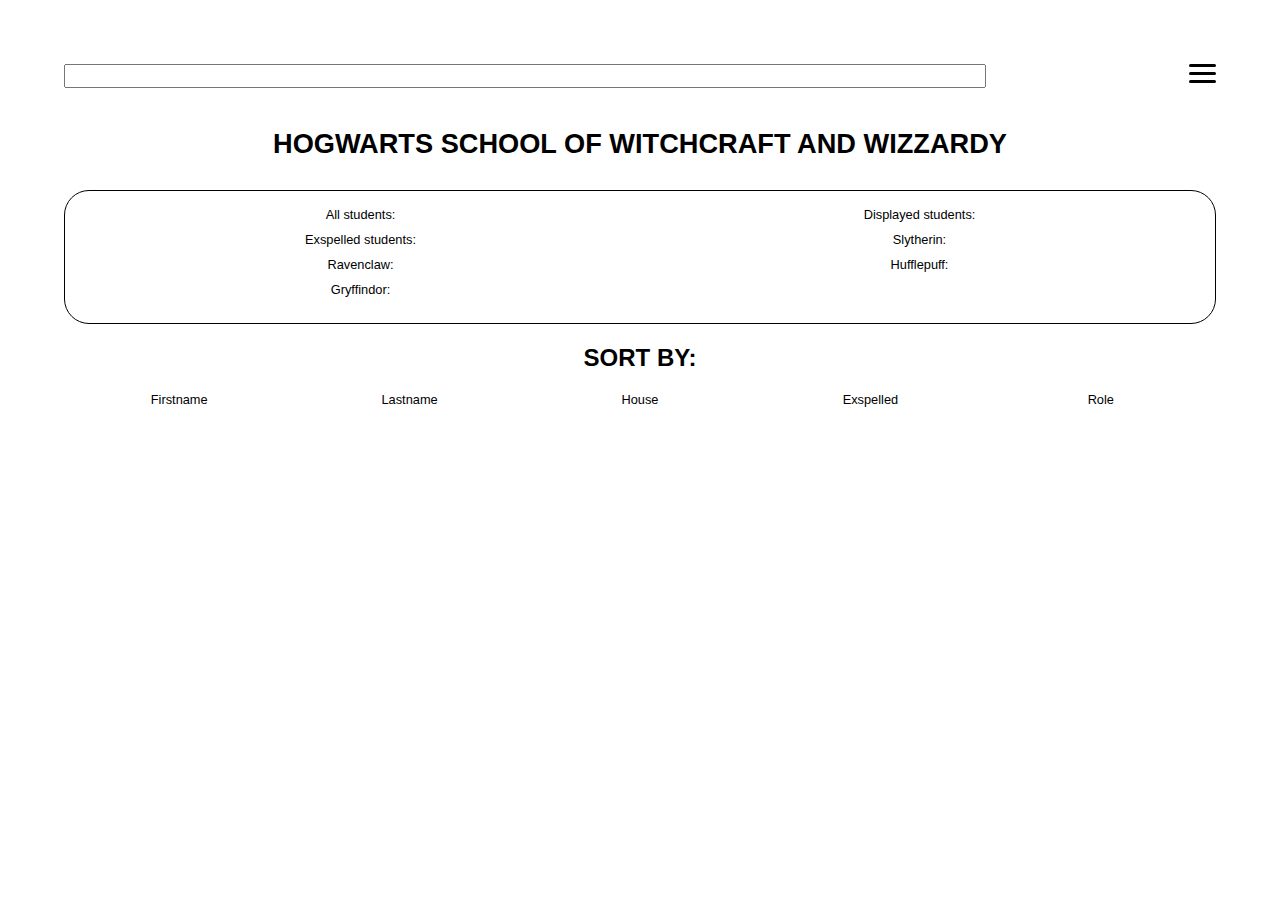
==== index.html @ 65be6ef8 "the data, the list, sorting, filtering, about and basic css and html" ====
<!DOCTYPE html>
<html lang="en">
<head>
    <meta charset="UTF-8">
    <meta name="viewport" content="width=device-width, initial-scale=1.0">
    <link rel="stylesheet" href="style.css">
    <title>Document</title>
</head>
<body>
    <header>
        <nav>
            <div id="menu_wrapper">

                <input>

                <div class="burger_open">
                    <div class="line1"></div>
                    <div class="line2"></div>
                    <div class="line3"></div>
                </div>
            </div> 

            <div class="house_buttons hide">
                <a href="#" role="button" data-action="filter" data-filter="all">All students</a> 
                <a href="#" role="button" data-action="filter" data-filter="slytherin">Slytherin</a>
                <a href="#" role="button" data-action="filter" data-filter="ravenclaw">Ravenclaw</a>
                <a href="#" role="button" data-action="filter" data-filter="hufflepuff">Hufflepuff</a>
                <a href="#" role="button" data-action="filter" data-filter="Gryffindor">Gryffindor</a>
                <a href="#" role="button" data-action="filter" data-filter="exspelled">Exspelled students</a>  
            </div>
        </nav>
    </header>

    <main>

        <h1> Hogwarts school of witchcraft and wizzardy </h1>

        <div class="info">
            <p data-field="all"> 
                All students: <span></span>
            </p>
            <p data-field="displayed"> 
                Displayed students: <span></span>
            </p>
            <p data-field="exspelled"> 
                Exspelled students: <span></span>
            </p>
            <p data-field="slytherin"> 
                Slytherin: <span></span>
            </p>
            <p data-field="ravenclaw"> 
                Ravenclaw: <span></span>
            </p>
            <p data-field="hufflepuff"> 
                Hufflepuff: <span></span>
            </p>
            <p data-field="gryffindor"> 
                Gryffindor: <span></span>
            </p>
        </div>

        <h2></h2>

        <div> 
            <p></p>
        </div>

        <div id="list">
            <h2>Sort by:</h2> 
              <div id="sorting">
                <p data-action="sort" data-sort-direction="asc" data-sort="firstName">Firstname</p>
                <p data-action="sort" data-sort-direction="asc" data-sort="lastName">Lastname</p>
                <p data-action="sort" data-sort-direction="asc" data-sort="house">House</p>
                <p data-action="sort" data-sort-direction="asc" data-sort="exspelled">Exspelled</p>
                <p data-action="sort" data-sort-direction="asc" data-sort="role">Role</p>
                </div>
            <div class="students">
              <!-- animal template will be copied and inserted here -->
            </div>
        </div>

        <template id="student">
            <div class="student">
                <img data-field="img"></img>
                <h3 data-field="fullname"></h3>
                <p data-field="gender">Gender: <span></span></p>
                <p data-field="house">House: <span></span></p>
            </div>
        </template>

    </main>

    <footer>

    </footer>

    





    <script src="script.js"></script>
</body>
</html>
---- style.css ----
* {
    margin: 0;
    box-sizing: border-box;
}

/************* Generelt ************/
main {
    margin: 4rem 0 0 0;
    padding: 5vw;
}

h1 {
    font-family: 'Open Sans', sans-serif;
    font-size: 1.7rem;
    text-align: center;
    text-transform: uppercase;
    margin-bottom: 30px;
}
h2 {
    font-family: 'Open Sans', sans-serif;
    font-size: 1.5rem;
    text-align: center;
    text-transform: uppercase;
    margin-bottom: 20px;
}
h3 {
    font-family: 'Open Sans', sans-serif;
    font-size: 1.2rem;
    margin-bottom: 20px;
}

p {
    font-family: 'Open Sans', sans-serif;
    font-size: 0.8rem;
    margin-bottom: 10px;
}

.hide {
    display: none;
}


/** navigation **/

nav {
    position: fixed;
    top: 0;
    width: 100%;
    z-index: 5;
}

#menu_wrapper {
    padding: 5vw 5vw;
    display: inline-grid;
    grid-template-columns: 80% 20%;
    width: 100%;
    text-align: right;
}


.house_buttons {
    list-style: none;
    margin: 0;
    padding: 0;
    height: 100vh;
    position: fixed;
    right: 0;
    top: 50px;
    background-color: teal;
}

.house_buttons a {
    margin: 2.5rem 5vw 0 165px;
    display: block;
    text-align: right;
    text-decoration: none;
}

a,
a:active,
a:link,
a:visited {
    text-decoration: none;
    color: #FEF5F4;
    font-family: 'Open Sans', sans-serif;
    font-size: 1rem;
    font-weight: 400;
    line-height: 8vw;
}

.burger_open {
    width: 1.7rem;
    height: 1.5rem;
    display: inline-block;
    justify-self: end;
    position: relative;
}

.burger_open div {
    height: 3px;
    width: 100%;
    background-color:black;
    border-radius: 10px;
    margin-bottom: 5px;
    transition: 0.3s ease-in-out;
}
.open_menu .line1 {
    transform: rotate(45deg);
    position: absolute;
    left: 0;
    top: 10px;
}

.open_menu .line2 {
    display: none;
}

.open_menu .line3 {
    transform: rotate(-45deg);
    position: absolute;
    left: 0;
    top: 10px;
}

.burger_close {
    width: 1.5rem;
    display: inline-block;
    margin: 0 auto;
}


/** infobox **/

.info{
    border: 1px solid black;
    border-radius: 25px;
    padding: 16px;
    display: grid;
    grid-template-columns: 1fr 1fr;
    text-align: center;
}


/** sorting **/ 

#sorting{
    display: grid;
    grid-template-columns: 1fr 1fr 1fr 1fr 1fr;
    text-align: center;
}

/** list **/ 

.student {
    display: grid;
    grid-template-areas:
     " img name "
     " img gender "
     " img house "
     " img exspel ";
}

.student h3[data-field=fullname] {
    grid-area: name;
}
.student img {
    grid-area: img;
}
.student p[data-field=house] {
    grid-area: house;
}
.student p[data-field=exspel] {
    grid-area: exspel;
}
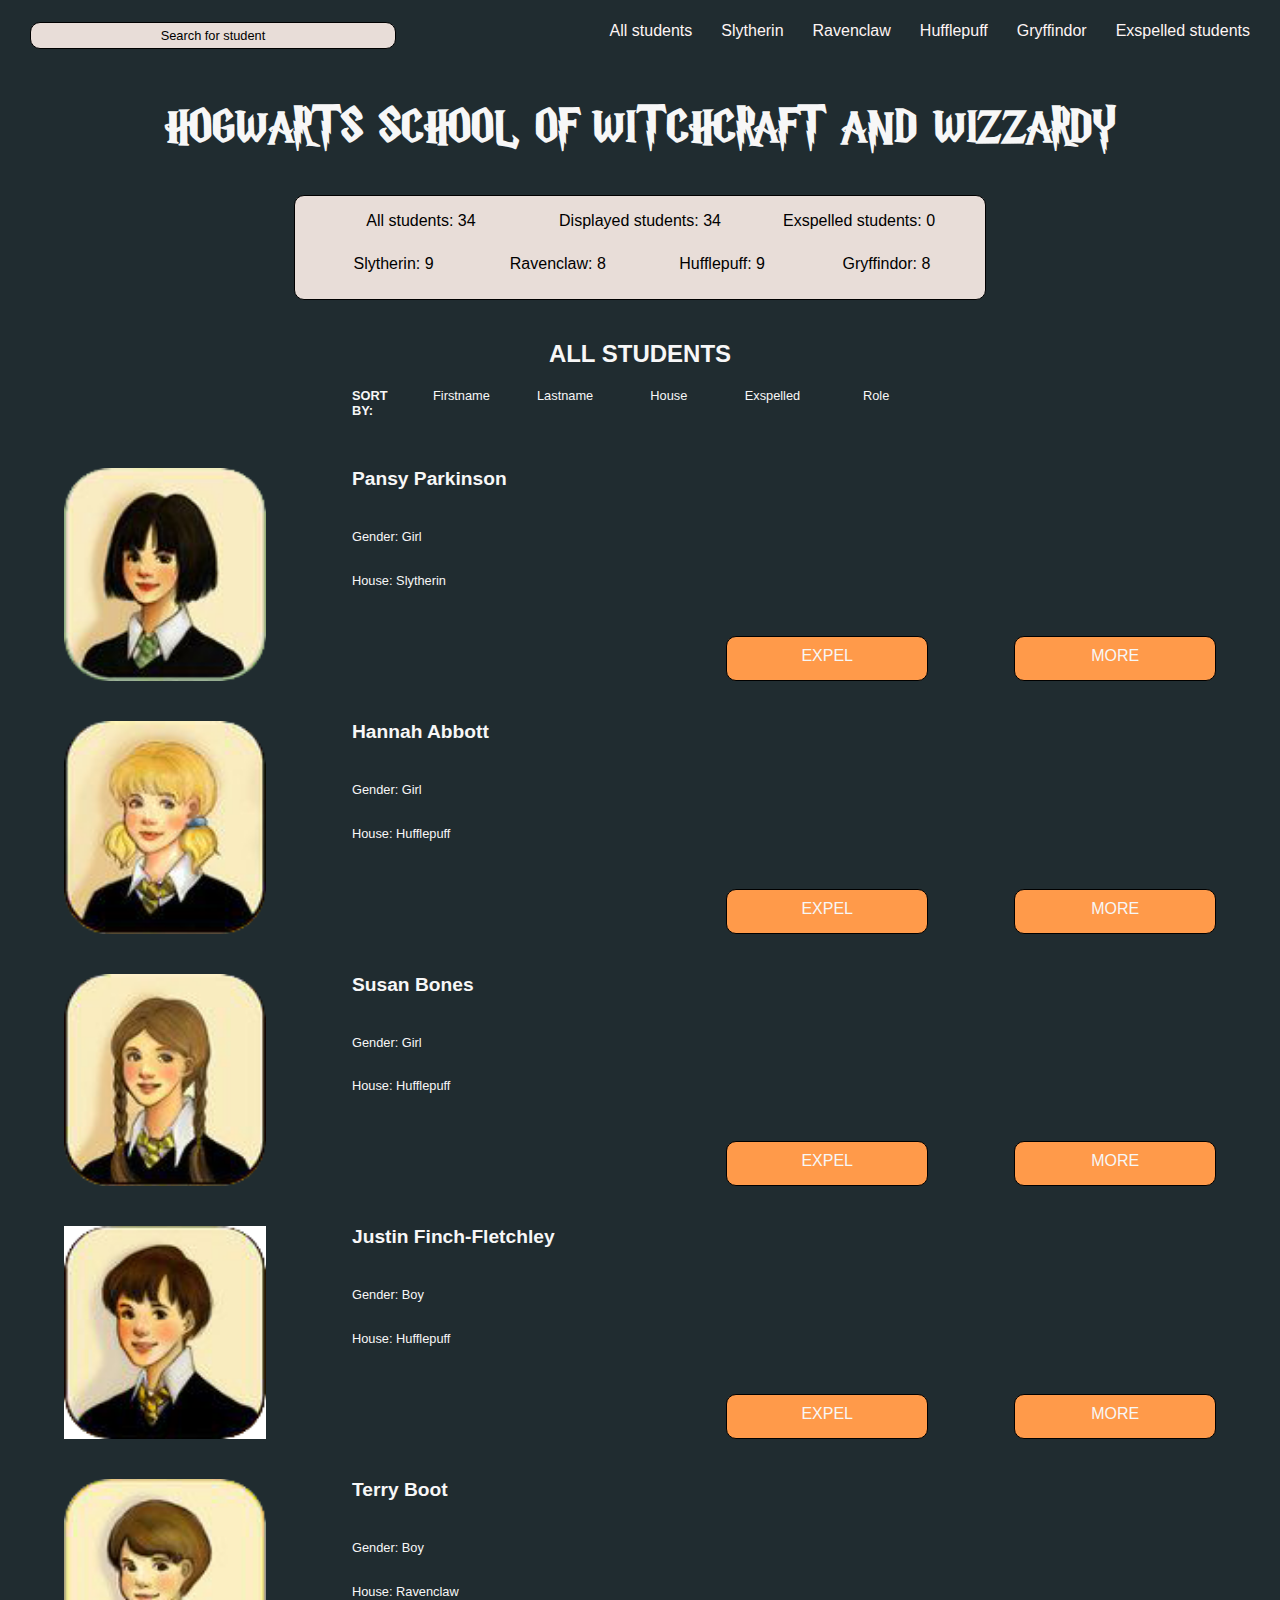
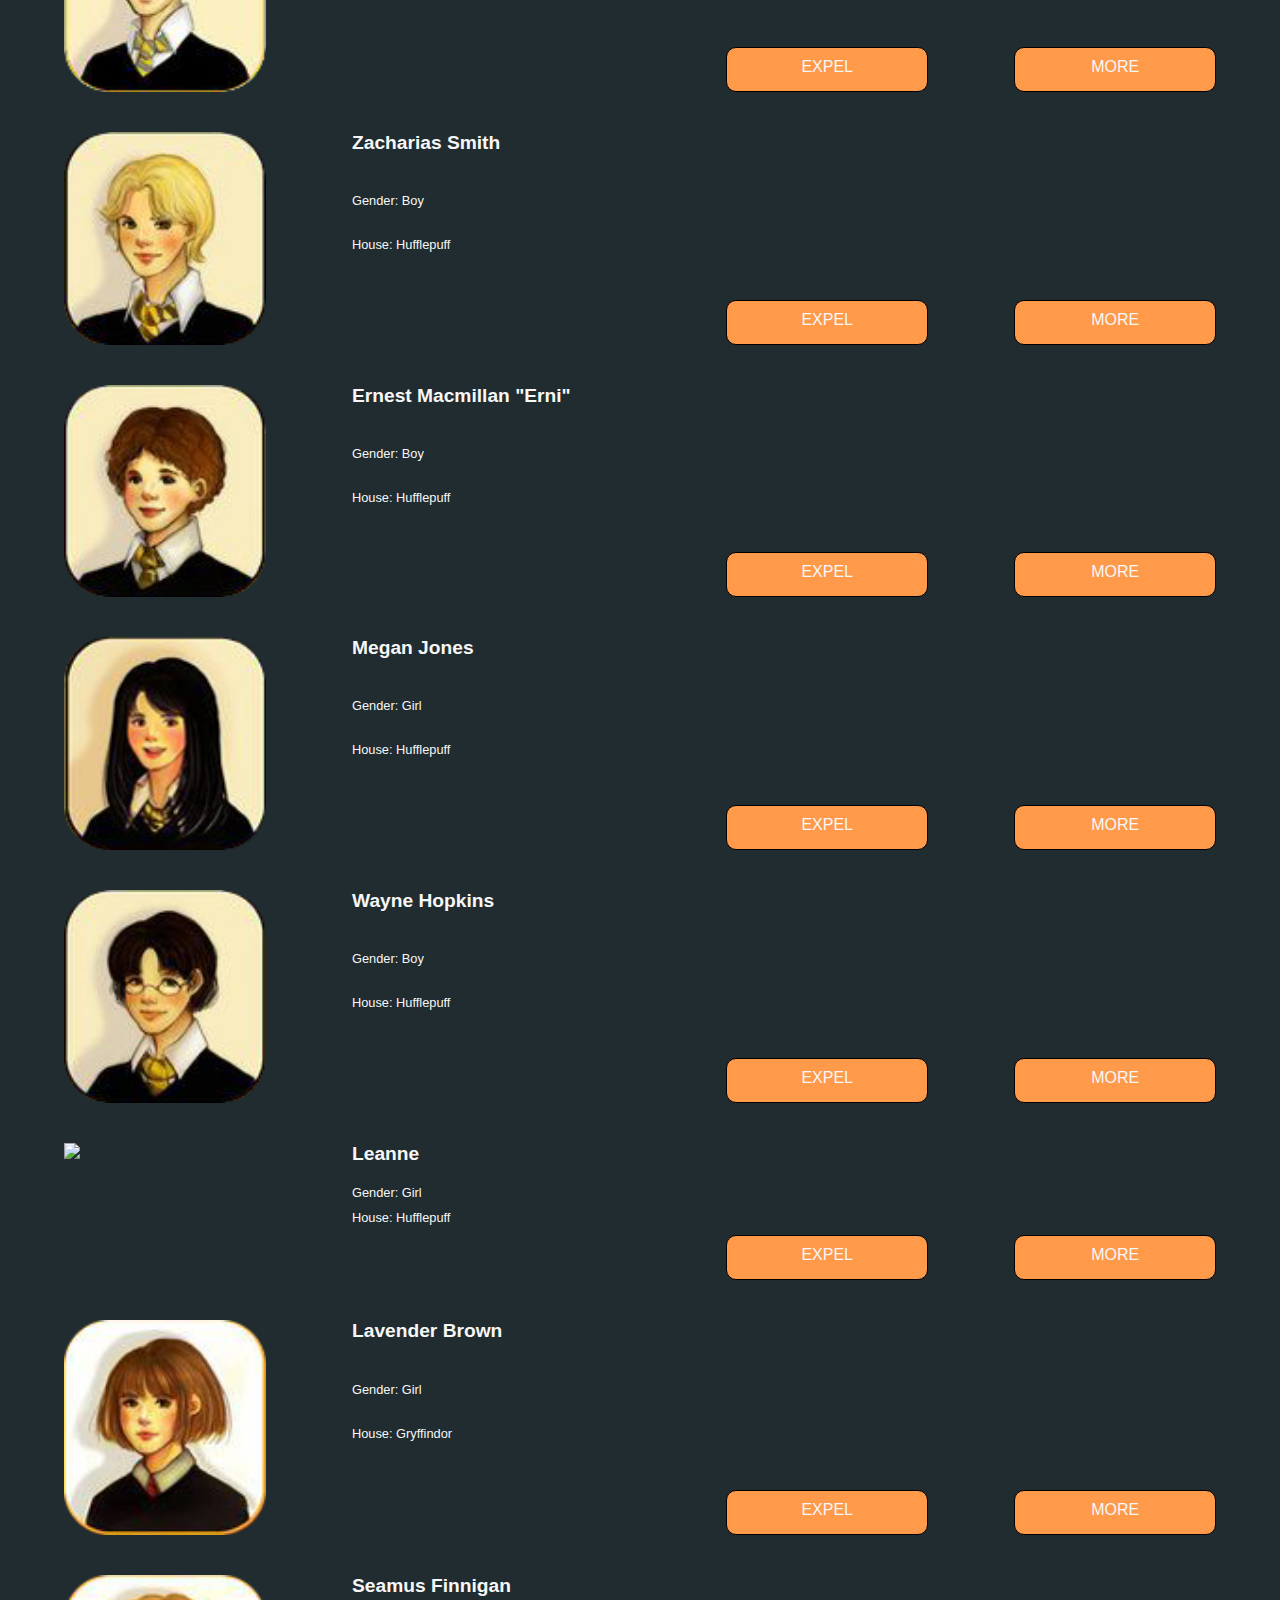
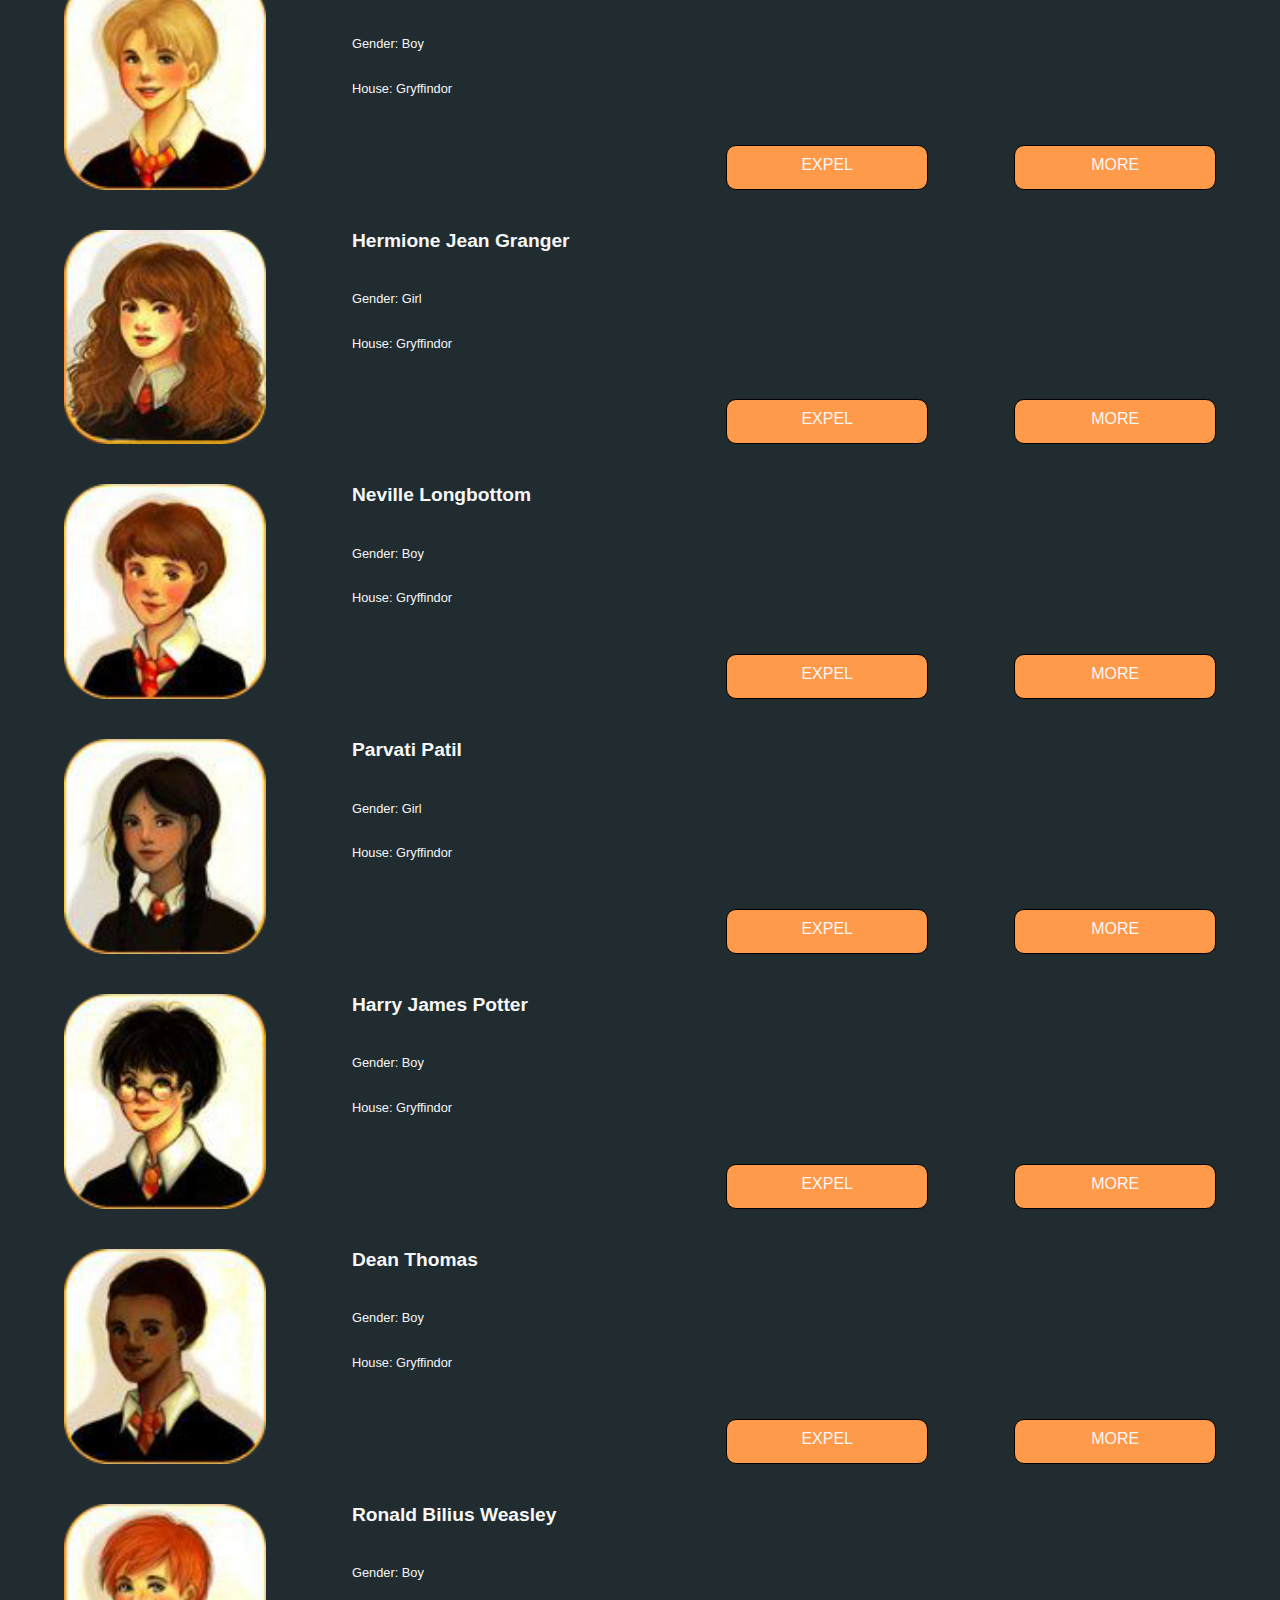
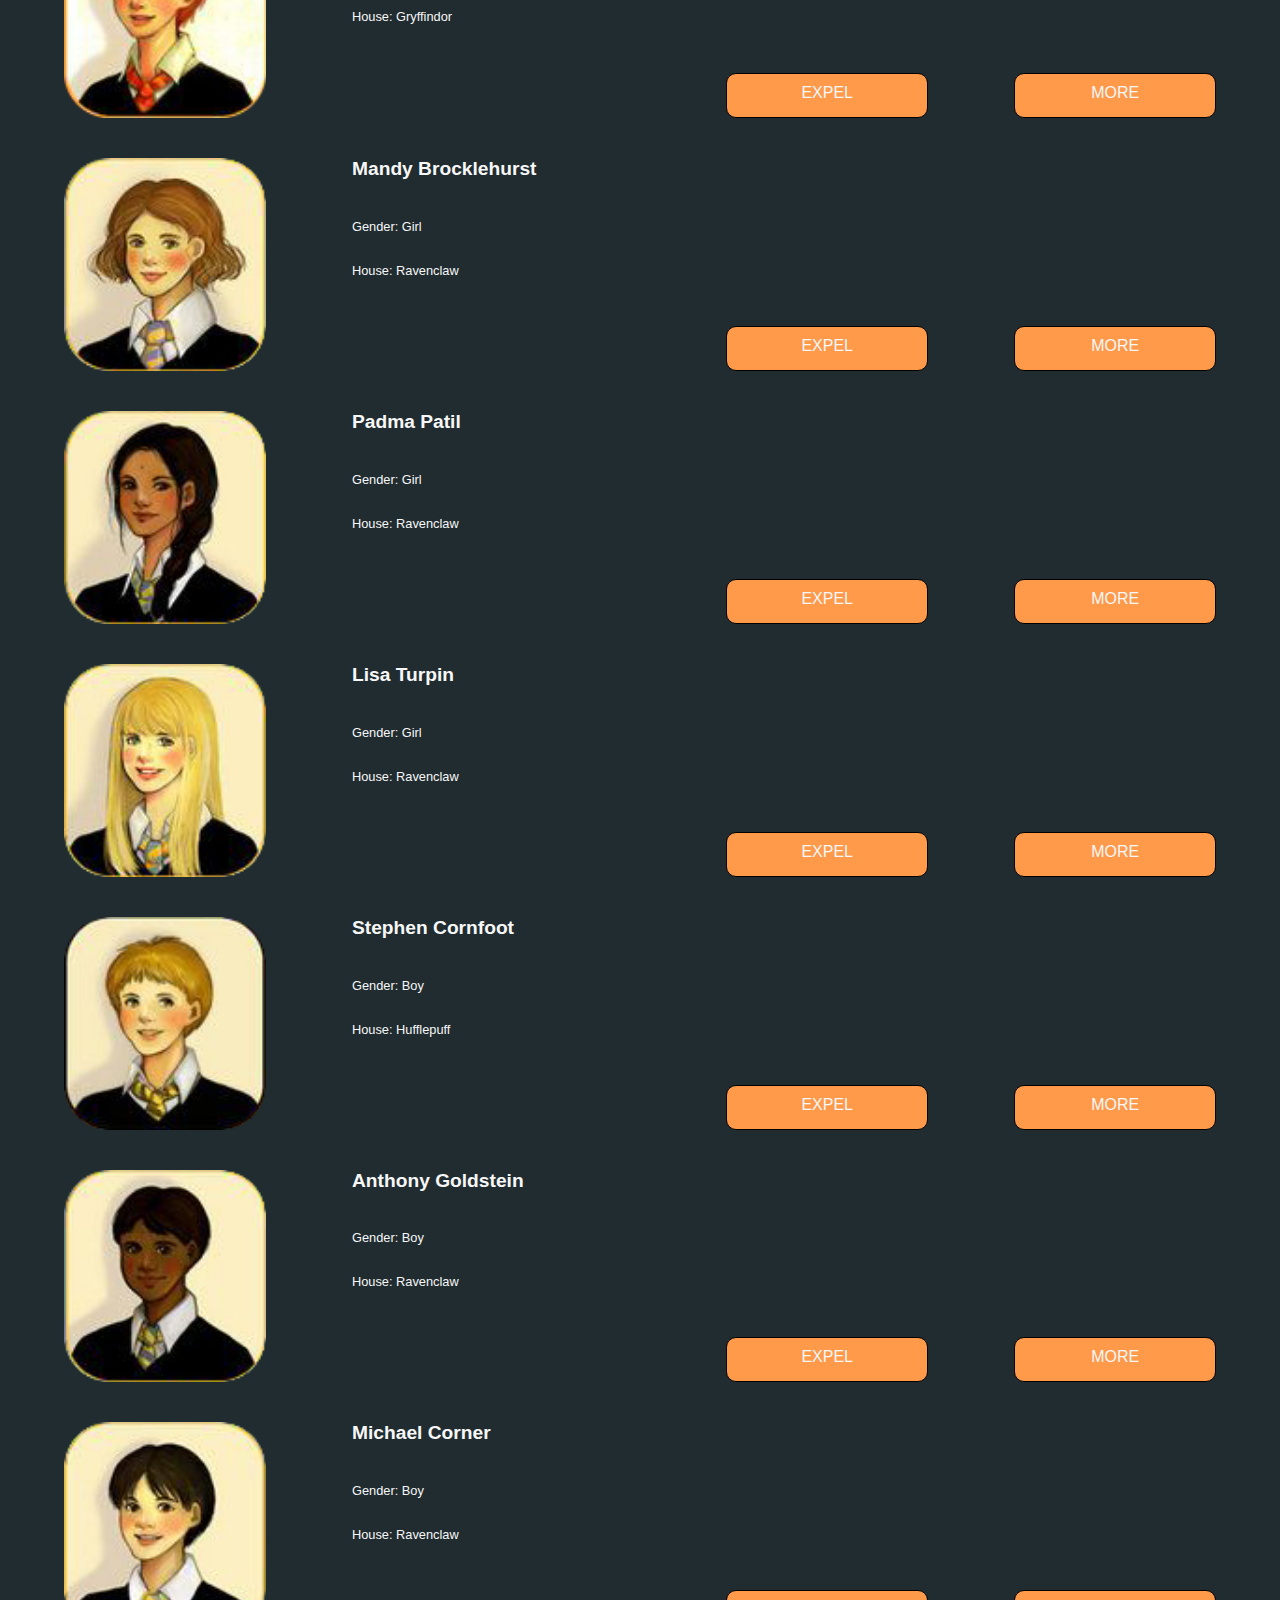
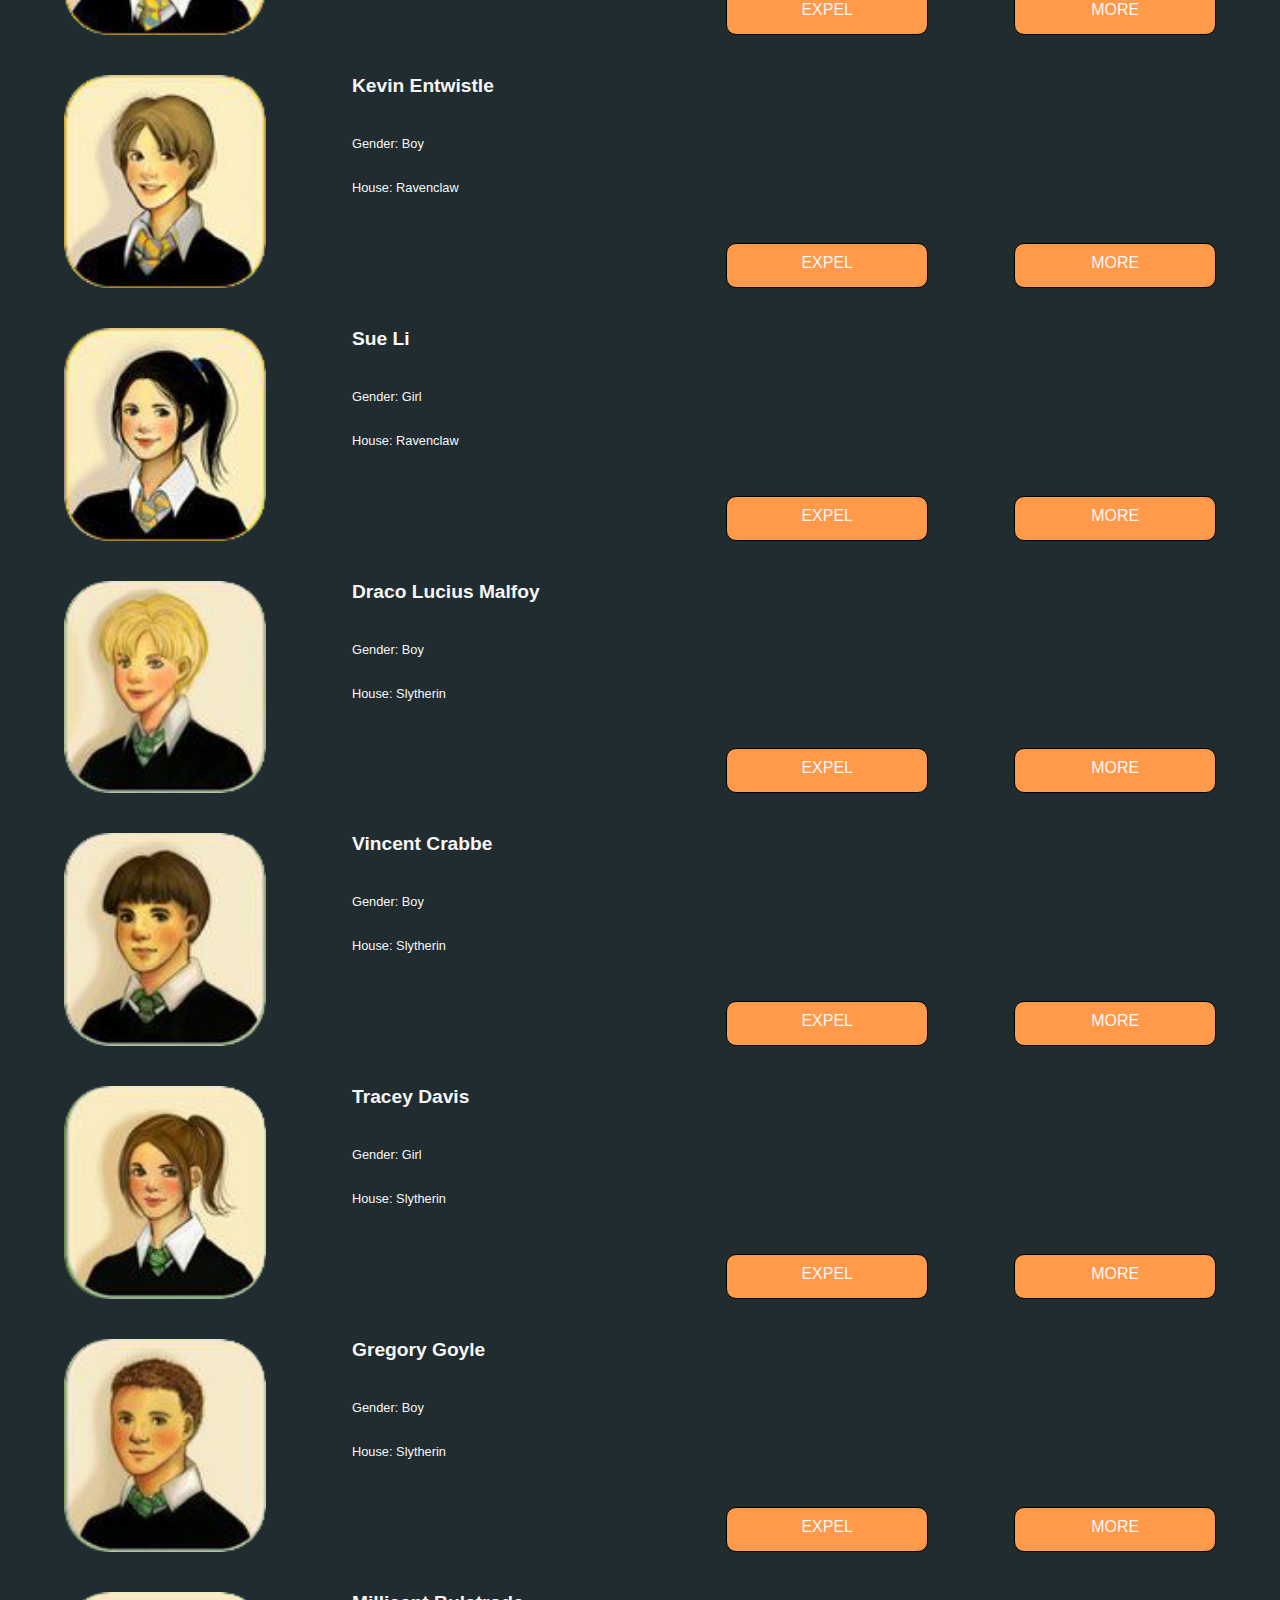
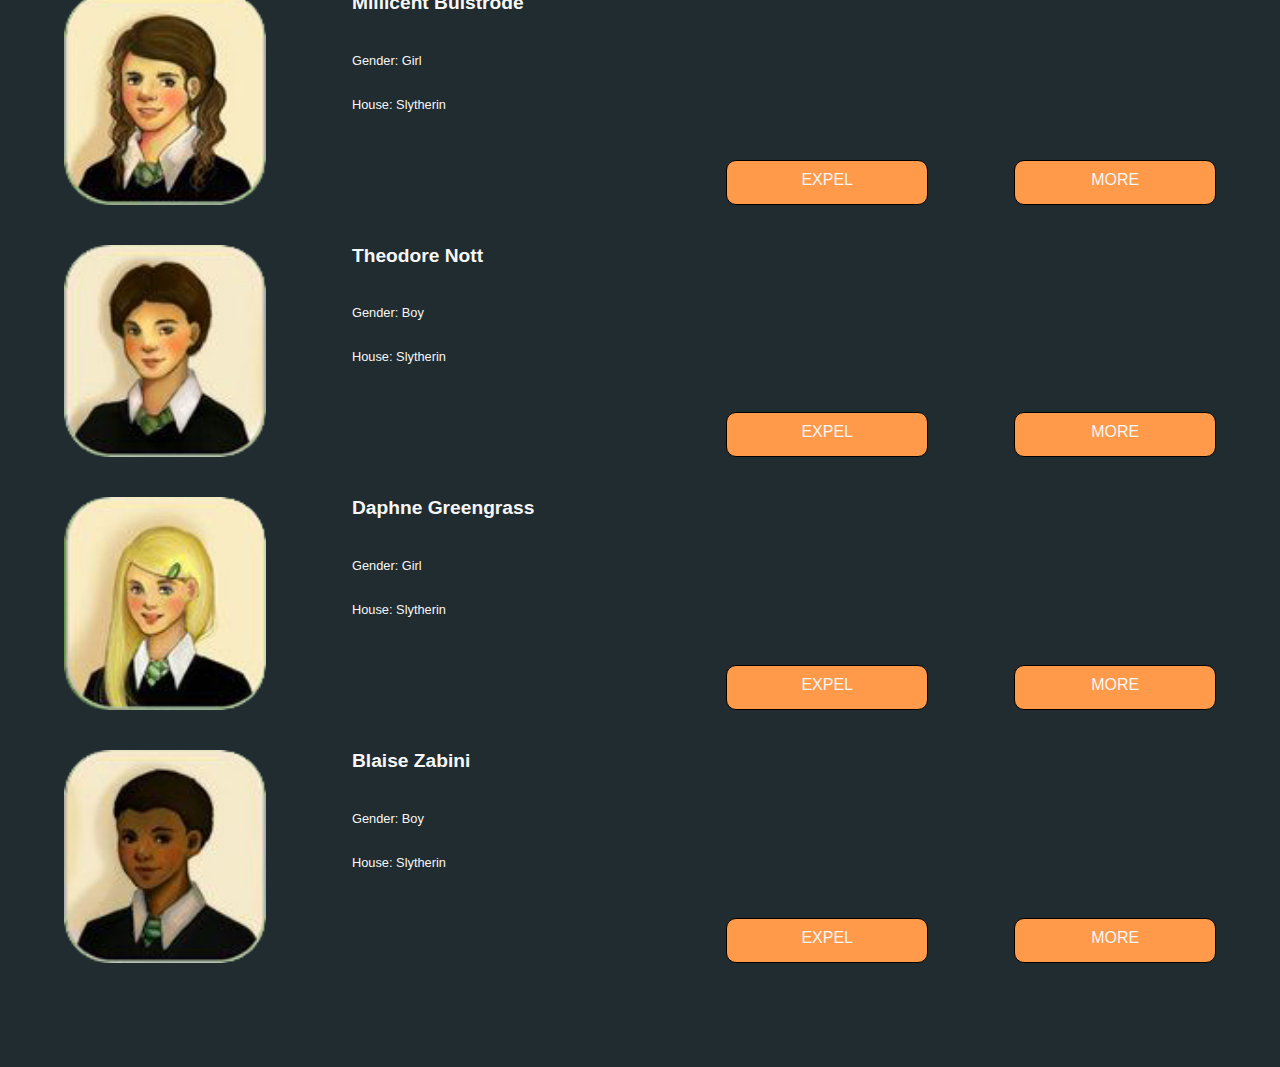
==== commit cf7e9372: "modal and more css magic" ====
--- a/index.html
+++ b/index.html
@@ -4,76 +4,73 @@
     <meta charset="UTF-8">
     <meta name="viewport" content="width=device-width, initial-scale=1.0">
     <link rel="stylesheet" href="style.css">
+    <link href="https://fonts.googleapis.com/css2?family=Megrim&display=swap" rel="stylesheet">
     <title>Document</title>
 </head>
 <body>
     <header>
         <nav>
-            <div id="menu_wrapper">
-
-                <input>
-
-                <div class="burger_open">
-                    <div class="line1"></div>
-                    <div class="line2"></div>
-                    <div class="line3"></div>
-                </div>
-            </div> 
+                <input placeholder="Search for student">
 
             <div class="house_buttons hide">
                 <a href="#" role="button" data-action="filter" data-filter="all">All students</a> 
                 <a href="#" role="button" data-action="filter" data-filter="slytherin">Slytherin</a>
                 <a href="#" role="button" data-action="filter" data-filter="ravenclaw">Ravenclaw</a>
                 <a href="#" role="button" data-action="filter" data-filter="hufflepuff">Hufflepuff</a>
-                <a href="#" role="button" data-action="filter" data-filter="Gryffindor">Gryffindor</a>
+                <a href="#" role="button" data-action="filter" data-filter="gryffindor">Gryffindor</a>
                 <a href="#" role="button" data-action="filter" data-filter="exspelled">Exspelled students</a>  
             </div>
         </nav>
     </header>
-
     <main>
 
         <h1> Hogwarts school of witchcraft and wizzardy </h1>
 
         <div class="info">
-            <p data-field="all"> 
-                All students: <span></span>
-            </p>
-            <p data-field="displayed"> 
-                Displayed students: <span></span>
-            </p>
-            <p data-field="exspelled"> 
-                Exspelled students: <span></span>
-            </p>
-            <p data-field="slytherin"> 
-                Slytherin: <span></span>
-            </p>
-            <p data-field="ravenclaw"> 
-                Ravenclaw: <span></span>
-            </p>
-            <p data-field="hufflepuff"> 
-                Hufflepuff: <span></span>
-            </p>
-            <p data-field="gryffindor"> 
-                Gryffindor: <span></span>
-            </p>
+             <div class="info_wrapper1">
+                <p data-field="all"> 
+                    All students: <span></span>
+                </p>
+                <p data-field="displayed"> 
+                    Displayed students: <span></span>
+                </p>
+                <p data-field="exspelled"> 
+                    Exspelled students: <span></span>
+                </p>
+            </div>
+            <div class="info_wrapper2">
+                <p data-field="slytherin"> 
+                    Slytherin: <span></span>
+                </p>
+                <p data-field="ravenclaw"> 
+                    Ravenclaw: <span></span>
+                </p>
+                <p data-field="hufflepuff"> 
+                    Hufflepuff: <span></span>
+                </p>
+                <p data-field="gryffindor"> 
+                    Gryffindor: <span></span>
+                </p>
+            </div>
         </div>
 
-        <h2></h2>
+        <h2>All students</h2>
 
         <div> 
             <p></p>
         </div>
 
         <div id="list">
-            <h2>Sort by:</h2> 
-              <div id="sorting">
-                <p data-action="sort" data-sort-direction="asc" data-sort="firstName">Firstname</p>
-                <p data-action="sort" data-sort-direction="asc" data-sort="lastName">Lastname</p>
-                <p data-action="sort" data-sort-direction="asc" data-sort="house">House</p>
-                <p data-action="sort" data-sort-direction="asc" data-sort="exspelled">Exspelled</p>
-                <p data-action="sort" data-sort-direction="asc" data-sort="role">Role</p>
-                </div>
+            <div class="sort_wrapper">
+                <b>Sort by:</b> 
+                <div id="sorting">
+                    <p data-action="sort" data-sort-direction="asc" data-sort="firstName">Firstname</p>
+                    <p data-action="sort" data-sort-direction="asc" data-sort="lastName">Lastname</p>
+                    <p data-action="sort" data-sort-direction="asc" data-sort="house">House</p>
+                    <p data-action="sort" data-sort-direction="asc" data-sort="exspelled">Exspelled</p>
+                    <p data-action="sort" data-sort-direction="asc" data-sort="role">Role</p>
+                 </div>
+            </div>
             <div class="students">
               <!-- animal template will be copied and inserted here -->
             </div>
@@ -81,25 +78,42 @@
 
         <template id="student">
             <div class="student">
-                <img data-field="img"></img>
+                <img data-field="img">
                 <h3 data-field="fullname"></h3>
                 <p data-field="gender">Gender: <span></span></p>
                 <p data-field="house">House: <span></span></p>
+                <div role="button" class="expel" data-first-name="" data-last-name=""> <p>Expel</p></div>
+                <div role="button" class="more"> <p>More</p></div>
             </div>
         </template>
 
+        <div id="modal" class="hide">
+            <div class="modalBody">
+                <div>X</div>
+                <div class="modalgrid">
+                    <img class="studentPhoto">
+                    <h3 class="fullname"></h3>
+                    <p class="gender">Gender: <span></span></p>
+                    <p class="house">House: <span></span> </p>
+                    <p class="bloodStatus">Blood status: <span></span></p>
+                    <label class="prefect"> <p>Prefect: </p>
+                        <input type="checkbox"></input>
+                    </label>
+                    <label class="inquisitorial"> <p>Inquisitorial: </p>
+                        <input type="checkbox"></input>
+                    </label>
+                    <label class="expel"> <p>Expelled:</p>
+                        <input type="checkbox" disabled></input>
+                    </label>
+                </div>
+            </div>
+        </div>
     </main>
 
     <footer>
 
     </footer>
-
-    
-
-
-
-
-
     <script src="script.js"></script>
+    <script src="modal.js"></script>
 </body>
 </html>--- a/style.css
+++ b/style.css
@@ -5,34 +5,57 @@
 
 /************* Generelt ************/
 main {
-    margin: 4rem 0 0 0;
+    margin: 40px 0 0 0;
     padding: 5vw;
+    background-color: #202C30;
+}
+
+@font-face {
+    font-family: 'harry_pregular';
+    src: url('fonts/harryp__-webfont.woff2') format('woff2'),
+         url('fonts/harryp__-webfont.woff') format('woff');
+    font-weight: normal;
+    font-style: normal;
+
 }
 
 h1 {
-    font-family: 'Open Sans', sans-serif;
-    font-size: 1.7rem;
+    font-family: 'harry_pregular';
+    font-size: 3rem;
     text-align: center;
     text-transform: uppercase;
-    margin-bottom: 30px;
+    margin-bottom: 40px;
+    color: #F7F7F7;
 }
 h2 {
     font-family: 'Open Sans', sans-serif;
     font-size: 1.5rem;
     text-align: center;
     text-transform: uppercase;
-    margin-bottom: 20px;
+    margin: 40px 0 20px;
+    color: #F7F7F7;
 }
 h3 {
     font-family: 'Open Sans', sans-serif;
     font-size: 1.2rem;
     margin-bottom: 20px;
+    color: #F7F7F7;
 }
 
 p {
     font-family: 'Open Sans', sans-serif;
     font-size: 0.8rem;
     margin-bottom: 10px;
+    color: #F7F7F7;
+}
+
+b {
+    font-family: 'Open Sans', sans-serif;
+    font-size: 0.8rem;
+    margin-bottom: 10px;
+    color: #F7F7F7;
+    text-transform: uppercase;
+
 }
 
 .hide {
@@ -47,33 +70,37 @@
     top: 0;
     width: 100%;
     z-index: 5;
-}
-
-#menu_wrapper {
-    padding: 5vw 5vw;
-    display: inline-grid;
-    grid-template-columns: 80% 20%;
-    width: 100%;
-    text-align: right;
-}
-
+    background-color: #202C30;
+    padding: 22px 30px;
+}
+
+nav input {
+    background-color: #E8DDD8;
+    border: 1px solid black;
+    border-radius: 10px;
+    padding: 5px;
+    width: 30%;
+}
+
+input::placeholder {
+    font-family: 'Open Sans', sans-serif;
+    font-size: 0.8rem;
+    color: #000000;
+    text-align: center;
+    
+}
 
 .house_buttons {
-    list-style: none;
-    margin: 0;
-    padding: 0;
-    height: 100vh;
-    position: fixed;
-    right: 0;
-    top: 50px;
-    background-color: teal;
+    float: right;
+    display: inline-block;
 }
 
 .house_buttons a {
-    margin: 2.5rem 5vw 0 165px;
-    display: block;
-    text-align: right;
+    margin-right: 25px;
     text-decoration: none;
+}
+.house_buttons a:last-child {
+    margin-right: 0;
 }
 
 a,
@@ -84,80 +111,64 @@
     color: #FEF5F4;
     font-family: 'Open Sans', sans-serif;
     font-size: 1rem;
-    font-weight: 400;
-    line-height: 8vw;
-}
-
-.burger_open {
-    width: 1.7rem;
-    height: 1.5rem;
-    display: inline-block;
-    justify-self: end;
-    position: relative;
-}
-
-.burger_open div {
-    height: 3px;
-    width: 100%;
-    background-color:black;
-    border-radius: 10px;
-    margin-bottom: 5px;
-    transition: 0.3s ease-in-out;
-}
-.open_menu .line1 {
-    transform: rotate(45deg);
-    position: absolute;
-    left: 0;
-    top: 10px;
-}
-
-.open_menu .line2 {
-    display: none;
-}
-
-.open_menu .line3 {
-    transform: rotate(-45deg);
-    position: absolute;
-    left: 0;
-    top: 10px;
-}
-
-.burger_close {
-    width: 1.5rem;
-    display: inline-block;
-    margin: 0 auto;
-}
-
+}
 
 /** infobox **/
 
 .info{
     border: 1px solid black;
-    border-radius: 25px;
-    padding: 16px;
-    display: grid;
-    grid-template-columns: 1fr 1fr;
-    text-align: center;
-}
-
+    border-radius: 10px;
+    padding: 16px ;
+    text-align: center;
+    background-color: #E8DDD8;
+    width: 60%;
+    margin: 0 auto;
+}
+
+.info p {
+    color: #000000;
+    font-size: 1rem;
+}
+
+.info_wrapper1 {
+    display: grid;
+    grid-template-columns: 1fr 1fr 1fr;
+    margin-bottom: 15px;
+}
+
+.info_wrapper2 {
+    display: grid;
+    grid-template-columns: 1fr 1fr 1fr 1fr;
+}
 
 /** sorting **/ 
 
+.sort_wrapper {
+    display: grid;
+    width: 50%;
+    margin: 0 auto;
+    grid-template-columns: 10% 90%;
+    margin-bottom: 40px;
+}
+
 #sorting{
     display: grid;
     grid-template-columns: 1fr 1fr 1fr 1fr 1fr;
     text-align: center;
-}
-
-/** list **/ 
+    cursor: pointer;
+}
+
+/** list of students **/ 
 
 .student {
-    display: grid;
+    margin-bottom:40px;
+    display: grid;
+    grid-template-columns: 25% 25% 25% 25%;
     grid-template-areas:
-     " img name "
-     " img gender "
-     " img house "
-     " img exspel ";
+     " img name . ."
+     " img gender . . "
+     " img house . . "
+     " img . expel more";
 }
 
 .student h3[data-field=fullname] {
@@ -165,10 +176,143 @@
 }
 .student img {
     grid-area: img;
+    width: 70%;
 }
 .student p[data-field=house] {
     grid-area: house;
 }
-.student p[data-field=exspel] {
-    grid-area: exspel;
-}+
+.student p[data-field=gender] {
+    grid-area: gender;
+}
+.student .expel, .student .more {
+    grid-area: expel;
+    padding: 10px;
+    height: 45px;
+    justify-self: end;
+    align-self: end;
+    width: 70%;
+    position: relative;
+    right: auto;
+    border-radius: 10px;
+    border: 1px solid black;
+    background-color: #FF9A4A;  
+    cursor: pointer;
+}
+
+.student .more {
+    grid-area: more;
+}
+
+.student .expel p,
+.student .more p {
+    font-family: 'Open Sans', sans-serif;
+    font-size: 1rem;
+    text-align: center;
+    margin: 0 auto;
+    text-transform: uppercase;
+}
+
+/**Modal**/
+#modal{
+    position: fixed;
+    top: 0;
+    left: 0;
+    z-index: 99;
+    width: 100vw;
+    height: 100vh;
+    background-color: rgba(0,0,0,0.4);
+}
+
+.modalBody{
+    position: absolute;
+    z-index: 100;
+    height: 80vh;
+    width: 80vw;
+    top: 10vh;
+    left: 10vw;
+    border-radius: 5px;
+    padding:10px;
+}
+.modalBody.gryffindor{
+    background-image: url('themes/gryffindor.jpg');
+    background-size: 100% 100%;
+}
+.modalBody.hufflepuff{
+    background-image: url('themes/hufflepuff.jpg');
+    background-size: 100% 100%;
+}
+.modalBody.slytherin{
+    background-image: url('themes/slytherin.jpg');
+    background-size: 100% 100%;
+}
+.modalBody.ravenclaw{
+    background-image: url('themes/ravenclaw.jpg');
+    background-size: 100% 100%;
+}
+
+
+.modalBody div{
+    width:100%;
+    text-align: right;
+    cursor: pointer;
+    color: #F7F7F7;
+    font-family: 'harry_pregular';
+    font-size: 2rem;
+    padding-right: 5px;
+
+}
+
+.modalgrid {
+    position: relative;
+    width: 50%;
+    left: 10%;
+    top: 15%;
+    justify-items: left;
+    display: grid;
+    grid-template-columns: 25% 25%;
+    grid-template-rows: auto auto auto auto 15% 15% 15% 15%;
+    grid-template-areas:
+     "img name"
+     "img gender"
+     "img house"
+     "img blodstatus"
+     ". ."
+     ". prefect"
+     ". inquisitorial"
+     ". expelled";
+     
+}
+
+.modalgrid p {
+ display: inline;
+}
+
+.modalgrid h3 {
+    grid-area: name;
+}
+.modalgrid img {
+    grid-area: img;
+    width: 70%;
+}
+.modalgrid .house {
+    grid-area: house;
+}
+
+.modalgrid .gender {
+    grid-area: gender;
+}
+
+.modalgrid .blodStatus {
+    grid-area: blodstatus;
+}
+
+.modalgrid .prefect {
+    grid-area: prefect;
+}
+.modalgrid .inquisitorial {
+    grid-area: inquisitorial;
+}
+.modalgrid .expel {
+    grid-area: expelled;
+}
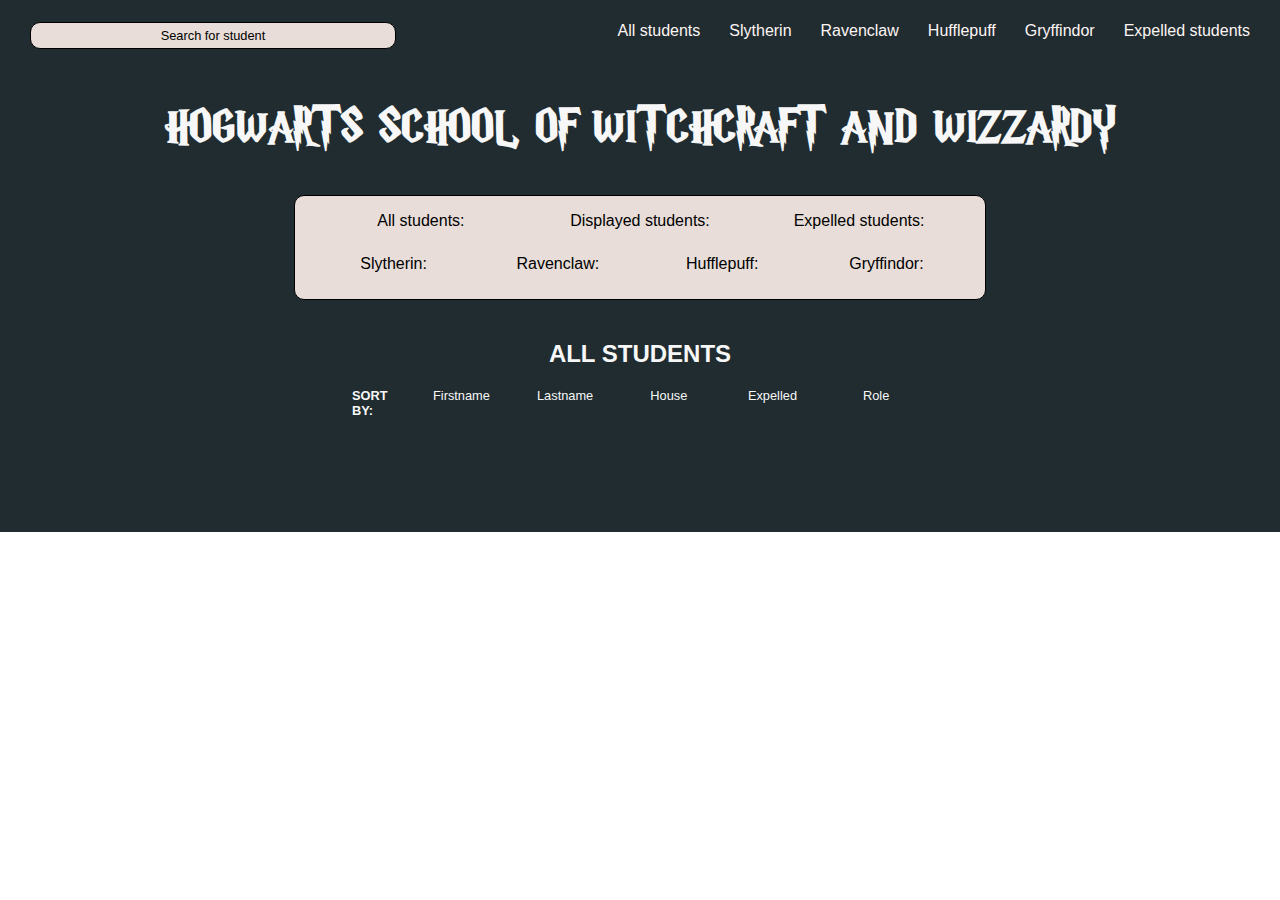
==== commit 767e5169: "bloodstatus changed, hacked almost done" ====
--- a/index.html
+++ b/index.html
@@ -10,15 +10,15 @@
 <body>
     <header>
         <nav>
-                <input placeholder="Search for student">
+                <input id="searchbar" placeholder="Search for student">
 
-            <div class="house_buttons hide">
+            <div class="house_buttons">
                 <a href="#" role="button" data-action="filter" data-filter="all">All students</a> 
                 <a href="#" role="button" data-action="filter" data-filter="slytherin">Slytherin</a>
                 <a href="#" role="button" data-action="filter" data-filter="ravenclaw">Ravenclaw</a>
                 <a href="#" role="button" data-action="filter" data-filter="hufflepuff">Hufflepuff</a>
                 <a href="#" role="button" data-action="filter" data-filter="gryffindor">Gryffindor</a>
-                <a href="#" role="button" data-action="filter" data-filter="exspelled">Exspelled students</a>  
+                <a href="#" role="button" data-action="filter" data-filter="expelled">Expelled students</a>  
             </div>
         </nav>
     </header>
@@ -34,8 +34,8 @@
                 <p data-field="displayed"> 
                     Displayed students: <span></span>
                 </p>
-                <p data-field="exspelled"> 
-                    Exspelled students: <span></span>
+                <p data-field="expelled"> 
+                    Expelled students: <span></span>
                 </p>
             </div>
             <div class="info_wrapper2">
@@ -67,7 +67,7 @@
                     <p data-action="sort" data-sort-direction="asc" data-sort="firstName">Firstname</p>
                     <p data-action="sort" data-sort-direction="asc" data-sort="lastName">Lastname</p>
                     <p data-action="sort" data-sort-direction="asc" data-sort="house">House</p>
-                    <p data-action="sort" data-sort-direction="asc" data-sort="exspelled">Exspelled</p>
+                    <p data-action="sort" data-sort-direction="asc" data-sort="expelled">Expelled</p>
                     <p data-action="sort" data-sort-direction="asc" data-sort="role">Role</p>
                  </div>
             </div>
@@ -113,7 +113,7 @@
     <footer>
 
     </footer>
+    <script src="modal.js"></script>
     <script src="script.js"></script>
-    <script src="modal.js"></script>
 </body>
 </html>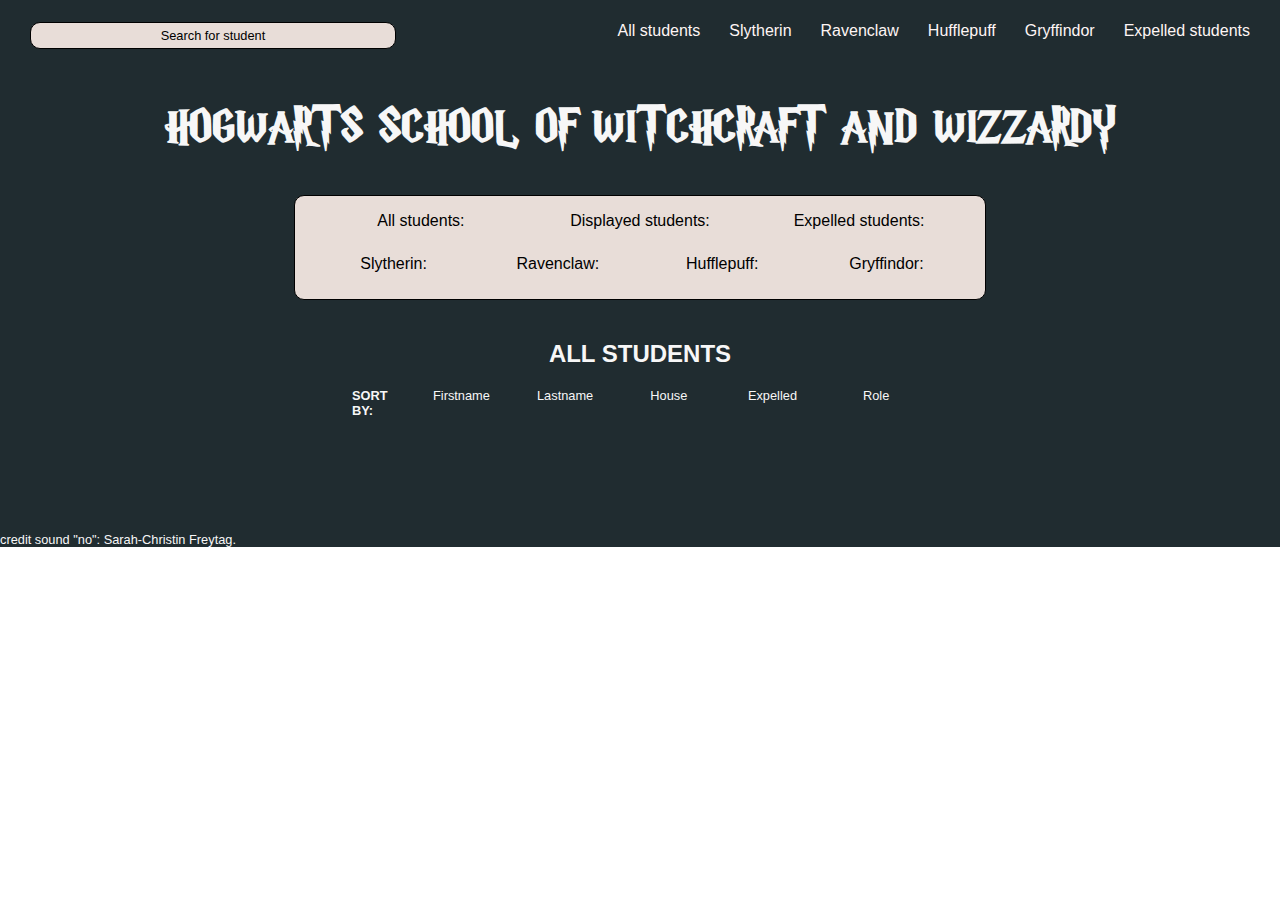
==== commit 016bee2f: "animation and sound" ====
--- a/index.html
+++ b/index.html
@@ -111,8 +111,12 @@
     </main>
 
     <footer>
+        <p>credit sound "no": Sarah-Christin Freytag.</p>
 
     </footer>
+
+    <audio src="sounds/436757__xpoki__no-tc.wav" id="no"></audio>
+    
     <script src="modal.js"></script>
     <script src="script.js"></script>
 </body>
--- a/style.css
+++ b/style.css
@@ -8,6 +8,14 @@
     margin: 40px 0 0 0;
     padding: 5vw;
     background-color: #202C30;
+}
+
+footer{
+    background-color: #202C30;
+}
+
+footer p{
+    margin: 0;
 }
 
 @font-face {
@@ -160,6 +168,10 @@
 
 /** list of students **/ 
 
+.expel_glide{
+    transform: translatex(5000px);
+}
+
 .student {
     margin-bottom:40px;
     display: grid;
@@ -169,6 +181,11 @@
      " img gender . . "
      " img house . . "
      " img . expel more";
+
+    -webkit-transition: all .5s linear;
+    -moz-transition: all .5s linear
+    -o-transition: all .5s linear;
+    transition: all .5s linear;
 }
 
 .student h3[data-field=fullname] {
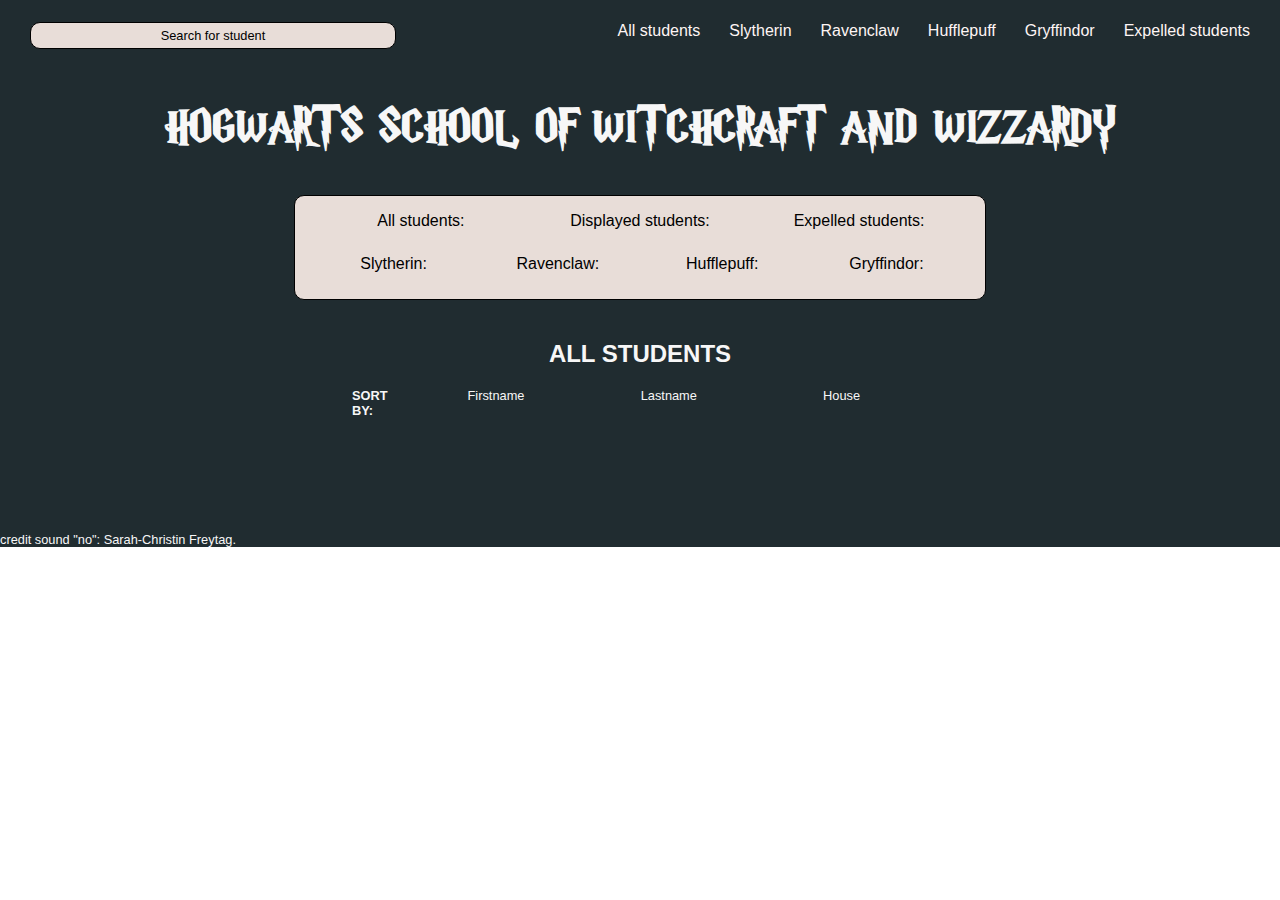
==== commit 27cef771: "final touch" ====
--- a/index.html
+++ b/index.html
@@ -67,8 +67,6 @@
                     <p data-action="sort" data-sort-direction="asc" data-sort="firstName">Firstname</p>
                     <p data-action="sort" data-sort-direction="asc" data-sort="lastName">Lastname</p>
                     <p data-action="sort" data-sort-direction="asc" data-sort="house">House</p>
-                    <p data-action="sort" data-sort-direction="asc" data-sort="expelled">Expelled</p>
-                    <p data-action="sort" data-sort-direction="asc" data-sort="role">Role</p>
                  </div>
             </div>
             <div class="students">
--- a/style.css
+++ b/style.css
@@ -161,7 +161,7 @@
 
 #sorting{
     display: grid;
-    grid-template-columns: 1fr 1fr 1fr 1fr 1fr;
+    grid-template-columns: 1fr 1fr 1fr;
     text-align: center;
     cursor: pointer;
 }
